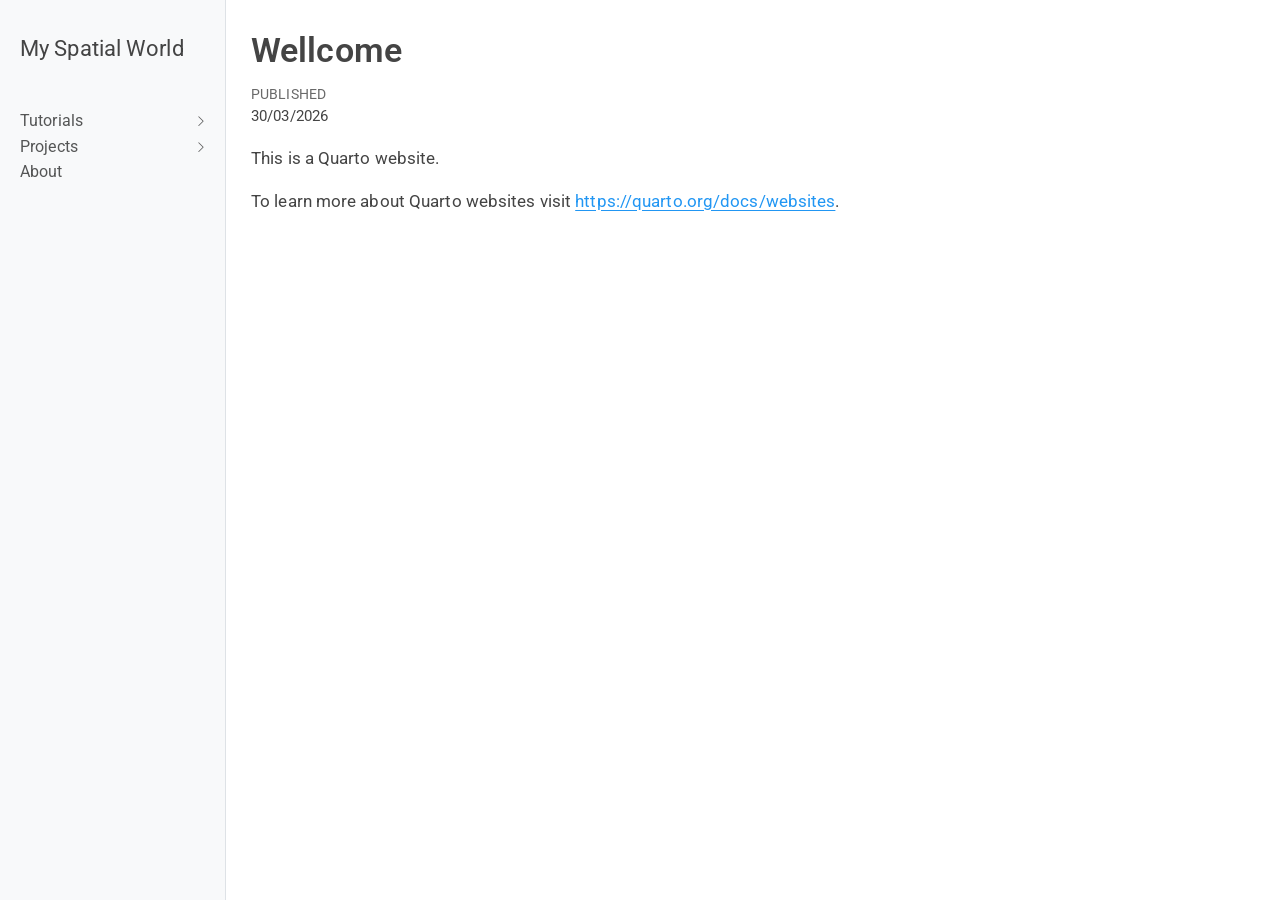
==== docs/index.html @ 5f86034a "Publish site to docs/" ====
<!DOCTYPE html>
<html xmlns="http://www.w3.org/1999/xhtml" lang="en" xml:lang="en"><head>

<meta charset="utf-8">
<meta name="generator" content="quarto-1.8.27">

<meta name="viewport" content="width=device-width, initial-scale=1.0, user-scalable=yes">


<title>Wellcome – My Spatial World</title>
<style>
code{white-space: pre-wrap;}
span.smallcaps{font-variant: small-caps;}
div.columns{display: flex; gap: min(4vw, 1.5em);}
div.column{flex: auto; overflow-x: auto;}
div.hanging-indent{margin-left: 1.5em; text-indent: -1.5em;}
ul.task-list{list-style: none;}
ul.task-list li input[type="checkbox"] {
  width: 0.8em;
  margin: 0 0.8em 0.2em -1em; /* quarto-specific, see https://github.com/quarto-dev/quarto-cli/issues/4556 */ 
  vertical-align: middle;
}
</style>


<script src="site_libs/quarto-nav/quarto-nav.js"></script>
<script src="site_libs/quarto-nav/headroom.min.js"></script>
<script src="site_libs/clipboard/clipboard.min.js"></script>
<script src="site_libs/quarto-search/autocomplete.umd.js"></script>
<script src="site_libs/quarto-search/fuse.min.js"></script>
<script src="site_libs/quarto-search/quarto-search.js"></script>
<meta name="quarto:offset" content="./">
<script src="site_libs/quarto-html/quarto.js" type="module"></script>
<script src="site_libs/quarto-html/tabsets/tabsets.js" type="module"></script>
<script src="site_libs/quarto-html/axe/axe-check.js" type="module"></script>
<script src="site_libs/quarto-html/popper.min.js"></script>
<script src="site_libs/quarto-html/tippy.umd.min.js"></script>
<script src="site_libs/quarto-html/anchor.min.js"></script>
<link href="site_libs/quarto-html/tippy.css" rel="stylesheet">
<link href="site_libs/quarto-html/quarto-syntax-highlighting-ed96de9b727972fe78a7b5d16c58bf87.css" rel="stylesheet" id="quarto-text-highlighting-styles">
<script src="site_libs/bootstrap/bootstrap.min.js"></script>
<link href="site_libs/bootstrap/bootstrap-icons.css" rel="stylesheet">
<link href="site_libs/bootstrap/bootstrap-350277b54e5adb5f3740be1c22d380e0.min.css" rel="stylesheet" append-hash="true" id="quarto-bootstrap" data-mode="light">
<script id="quarto-search-options" type="application/json">{
  "location": "sidebar",
  "copy-button": false,
  "collapse-after": 3,
  "panel-placement": "start",
  "type": "textbox",
  "limit": 50,
  "keyboard-shortcut": [
    "f",
    "/",
    "s"
  ],
  "show-item-context": false,
  "language": {
    "search-no-results-text": "No results",
    "search-matching-documents-text": "matching documents",
    "search-copy-link-title": "Copy link to search",
    "search-hide-matches-text": "Hide additional matches",
    "search-more-match-text": "more match in this document",
    "search-more-matches-text": "more matches in this document",
    "search-clear-button-title": "Clear",
    "search-text-placeholder": "",
    "search-detached-cancel-button-title": "Cancel",
    "search-submit-button-title": "Submit",
    "search-label": "Search"
  }
}</script>


<link rel="stylesheet" href="styles.css">
</head>

<body class="nav-sidebar docked quarto-light">

<div id="quarto-search-results"></div>
  <header id="quarto-header" class="headroom fixed-top">
  <nav class="quarto-secondary-nav">
    <div class="container-fluid d-flex">
      <button type="button" class="quarto-btn-toggle btn" data-bs-toggle="collapse" role="button" data-bs-target=".quarto-sidebar-collapse-item" aria-controls="quarto-sidebar" aria-expanded="false" aria-label="Toggle sidebar navigation" onclick="if (window.quartoToggleHeadroom) { window.quartoToggleHeadroom(); }">
        <i class="bi bi-layout-text-sidebar-reverse"></i>
      </button>
        <nav class="quarto-page-breadcrumbs" aria-label="breadcrumb"><ol class="breadcrumb"><li class="breadcrumb-item">
      My Spatial World
      </li></ol></nav>
        <a class="flex-grow-1" role="navigation" data-bs-toggle="collapse" data-bs-target=".quarto-sidebar-collapse-item" aria-controls="quarto-sidebar" aria-expanded="false" aria-label="Toggle sidebar navigation" onclick="if (window.quartoToggleHeadroom) { window.quartoToggleHeadroom(); }">      
        </a>
      <button type="button" class="btn quarto-search-button" aria-label="Search" onclick="window.quartoOpenSearch();">
        <i class="bi bi-search"></i>
      </button>
    </div>
  </nav>
</header>
<!-- content -->
<div id="quarto-content" class="quarto-container page-columns page-rows-contents page-layout-article">
<!-- sidebar -->
  <nav id="quarto-sidebar" class="sidebar collapse collapse-horizontal quarto-sidebar-collapse-item sidebar-navigation docked overflow-auto">
    <div class="pt-lg-2 mt-2 text-left sidebar-header">
    <div class="sidebar-title mb-0 py-0">
      <a href="./">My Spatial World</a> 
    </div>
      </div>
        <div class="mt-2 flex-shrink-0 align-items-center">
        <div class="sidebar-search">
        <div id="quarto-search" class="" title="Search"></div>
        </div>
        </div>
    <div class="sidebar-menu-container"> 
    <ul class="list-unstyled mt-1">
        <li class="sidebar-item sidebar-item-section">
      <div class="sidebar-item-container"> 
            <a class="sidebar-item-text sidebar-link text-start collapsed" data-bs-toggle="collapse" data-bs-target="#quarto-sidebar-section-1" role="navigation" aria-expanded="false">
 <span class="menu-text">Tutorials</span></a>
          <a class="sidebar-item-toggle text-start collapsed" data-bs-toggle="collapse" data-bs-target="#quarto-sidebar-section-1" role="navigation" aria-expanded="false" aria-label="Toggle section">
            <i class="bi bi-chevron-right ms-2"></i>
          </a> 
      </div>
      <ul id="quarto-sidebar-section-1" class="collapse list-unstyled sidebar-section depth1 ">  
          <li class="sidebar-item">
  <div class="sidebar-item-container"> 
  <a href="./tutorials/00_create_folder.html" class="sidebar-item-text sidebar-link">
 <span class="menu-text">Project Setup Guide</span></a>
  </div>
</li>
          <li class="sidebar-item">
  <div class="sidebar-item-container"> 
  <a href="./tutorials/01_py2r.html" class="sidebar-item-text sidebar-link">
 <span class="menu-text">From Python to R and back….!</span></a>
  </div>
</li>
      </ul>
  </li>
        <li class="sidebar-item sidebar-item-section">
      <div class="sidebar-item-container"> 
            <a class="sidebar-item-text sidebar-link text-start collapsed" data-bs-toggle="collapse" data-bs-target="#quarto-sidebar-section-2" role="navigation" aria-expanded="false">
 <span class="menu-text">Projects</span></a>
          <a class="sidebar-item-toggle text-start collapsed" data-bs-toggle="collapse" data-bs-target="#quarto-sidebar-section-2" role="navigation" aria-expanded="false" aria-label="Toggle section">
            <i class="bi bi-chevron-right ms-2"></i>
          </a> 
      </div>
      <ul id="quarto-sidebar-section-2" class="collapse list-unstyled sidebar-section depth1 ">  
          <li class="sidebar-item">
  <div class="sidebar-item-container"> 
  <a href="./projects/01_basic_mapping_with_OSM.html" class="sidebar-item-text sidebar-link">
 <span class="menu-text">Mapping a City’s Road Network with OpenStreetMap</span></a>
  </div>
</li>
      </ul>
  </li>
        <li class="sidebar-item">
  <div class="sidebar-item-container"> 
  <a href="./about.html" class="sidebar-item-text sidebar-link">
 <span class="menu-text">About</span></a>
  </div>
</li>
    </ul>
    </div>
</nav>
<div id="quarto-sidebar-glass" class="quarto-sidebar-collapse-item" data-bs-toggle="collapse" data-bs-target=".quarto-sidebar-collapse-item"></div>
<!-- margin-sidebar -->
    <div id="quarto-margin-sidebar" class="sidebar margin-sidebar zindex-bottom">
        
    </div>
<!-- main -->
<main class="content" id="quarto-document-content">

<header id="title-block-header" class="quarto-title-block default">
<div class="quarto-title">
<h1 class="title">Wellcome</h1>
</div>



<div class="quarto-title-meta">

    
    <div>
    <div class="quarto-title-meta-heading">Published</div>
    <div class="quarto-title-meta-contents">
      <p class="date">30/03/2026</p>
    </div>
  </div>
  
    
  </div>
  


</header>


<p>This is a Quarto website.</p>
<p>To learn more about Quarto websites visit <a href="https://quarto.org/docs/websites" class="uri">https://quarto.org/docs/websites</a>.</p>



</main> <!-- /main -->
<script id="quarto-html-after-body" type="application/javascript">
  window.document.addEventListener("DOMContentLoaded", function (event) {
    const icon = "";
    const anchorJS = new window.AnchorJS();
    anchorJS.options = {
      placement: 'right',
      icon: icon
    };
    anchorJS.add('.anchored');
    const isCodeAnnotation = (el) => {
      for (const clz of el.classList) {
        if (clz.startsWith('code-annotation-')) {                     
          return true;
        }
      }
      return false;
    }
    const onCopySuccess = function(e) {
      // button target
      const button = e.trigger;
      // don't keep focus
      button.blur();
      // flash "checked"
      button.classList.add('code-copy-button-checked');
      var currentTitle = button.getAttribute("title");
      button.setAttribute("title", "Copied!");
      let tooltip;
      if (window.bootstrap) {
        button.setAttribute("data-bs-toggle", "tooltip");
        button.setAttribute("data-bs-placement", "left");
        button.setAttribute("data-bs-title", "Copied!");
        tooltip = new bootstrap.Tooltip(button, 
          { trigger: "manual", 
            customClass: "code-copy-button-tooltip",
            offset: [0, -8]});
        tooltip.show();    
      }
      setTimeout(function() {
        if (tooltip) {
          tooltip.hide();
          button.removeAttribute("data-bs-title");
          button.removeAttribute("data-bs-toggle");
          button.removeAttribute("data-bs-placement");
        }
        button.setAttribute("title", currentTitle);
        button.classList.remove('code-copy-button-checked');
      }, 1000);
      // clear code selection
      e.clearSelection();
    }
    const getTextToCopy = function(trigger) {
      const outerScaffold = trigger.parentElement.cloneNode(true);
      const codeEl = outerScaffold.querySelector('code');
      for (const childEl of codeEl.children) {
        if (isCodeAnnotation(childEl)) {
          childEl.remove();
        }
      }
      return codeEl.innerText;
    }
    const clipboard = new window.ClipboardJS('.code-copy-button:not([data-in-quarto-modal])', {
      text: getTextToCopy
    });
    clipboard.on('success', onCopySuccess);
    if (window.document.getElementById('quarto-embedded-source-code-modal')) {
      const clipboardModal = new window.ClipboardJS('.code-copy-button[data-in-quarto-modal]', {
        text: getTextToCopy,
        container: window.document.getElementById('quarto-embedded-source-code-modal')
      });
      clipboardModal.on('success', onCopySuccess);
    }
      var localhostRegex = new RegExp(/^(?:http|https):\/\/localhost\:?[0-9]*\//);
      var mailtoRegex = new RegExp(/^mailto:/);
        var filterRegex = new RegExp('/' + window.location.host + '/');
      var isInternal = (href) => {
          return filterRegex.test(href) || localhostRegex.test(href) || mailtoRegex.test(href);
      }
      // Inspect non-navigation links and adorn them if external
     var links = window.document.querySelectorAll('a[href]:not(.nav-link):not(.navbar-brand):not(.toc-action):not(.sidebar-link):not(.sidebar-item-toggle):not(.pagination-link):not(.no-external):not([aria-hidden]):not(.dropdown-item):not(.quarto-navigation-tool):not(.about-link)');
      for (var i=0; i<links.length; i++) {
        const link = links[i];
        if (!isInternal(link.href)) {
          // undo the damage that might have been done by quarto-nav.js in the case of
          // links that we want to consider external
          if (link.dataset.originalHref !== undefined) {
            link.href = link.dataset.originalHref;
          }
        }
      }
    function tippyHover(el, contentFn, onTriggerFn, onUntriggerFn) {
      const config = {
        allowHTML: true,
        maxWidth: 500,
        delay: 100,
        arrow: false,
        appendTo: function(el) {
            return el.parentElement;
        },
        interactive: true,
        interactiveBorder: 10,
        theme: 'quarto',
        placement: 'bottom-start',
      };
      if (contentFn) {
        config.content = contentFn;
      }
      if (onTriggerFn) {
        config.onTrigger = onTriggerFn;
      }
      if (onUntriggerFn) {
        config.onUntrigger = onUntriggerFn;
      }
      window.tippy(el, config); 
    }
    const noterefs = window.document.querySelectorAll('a[role="doc-noteref"]');
    for (var i=0; i<noterefs.length; i++) {
      const ref = noterefs[i];
      tippyHover(ref, function() {
        // use id or data attribute instead here
        let href = ref.getAttribute('data-footnote-href') || ref.getAttribute('href');
        try { href = new URL(href).hash; } catch {}
        const id = href.replace(/^#\/?/, "");
        const note = window.document.getElementById(id);
        if (note) {
          return note.innerHTML;
        } else {
          return "";
        }
      });
    }
    const xrefs = window.document.querySelectorAll('a.quarto-xref');
    const processXRef = (id, note) => {
      // Strip column container classes
      const stripColumnClz = (el) => {
        el.classList.remove("page-full", "page-columns");
        if (el.children) {
          for (const child of el.children) {
            stripColumnClz(child);
          }
        }
      }
      stripColumnClz(note)
      if (id === null || id.startsWith('sec-')) {
        // Special case sections, only their first couple elements
        const container = document.createElement("div");
        if (note.children && note.children.length > 2) {
          container.appendChild(note.children[0].cloneNode(true));
          for (let i = 1; i < note.children.length; i++) {
            const child = note.children[i];
            if (child.tagName === "P" && child.innerText === "") {
              continue;
            } else {
              container.appendChild(child.cloneNode(true));
              break;
            }
          }
          if (window.Quarto?.typesetMath) {
            window.Quarto.typesetMath(container);
          }
          return container.innerHTML
        } else {
          if (window.Quarto?.typesetMath) {
            window.Quarto.typesetMath(note);
          }
          return note.innerHTML;
        }
      } else {
        // Remove any anchor links if they are present
        const anchorLink = note.querySelector('a.anchorjs-link');
        if (anchorLink) {
          anchorLink.remove();
        }
        if (window.Quarto?.typesetMath) {
          window.Quarto.typesetMath(note);
        }
        if (note.classList.contains("callout")) {
          return note.outerHTML;
        } else {
          return note.innerHTML;
        }
      }
    }
    for (var i=0; i<xrefs.length; i++) {
      const xref = xrefs[i];
      tippyHover(xref, undefined, function(instance) {
        instance.disable();
        let url = xref.getAttribute('href');
        let hash = undefined; 
        if (url.startsWith('#')) {
          hash = url;
        } else {
          try { hash = new URL(url).hash; } catch {}
        }
        if (hash) {
          const id = hash.replace(/^#\/?/, "");
          const note = window.document.getElementById(id);
          if (note !== null) {
            try {
              const html = processXRef(id, note.cloneNode(true));
              instance.setContent(html);
            } finally {
              instance.enable();
              instance.show();
            }
          } else {
            // See if we can fetch this
            fetch(url.split('#')[0])
            .then(res => res.text())
            .then(html => {
              const parser = new DOMParser();
              const htmlDoc = parser.parseFromString(html, "text/html");
              const note = htmlDoc.getElementById(id);
              if (note !== null) {
                const html = processXRef(id, note);
                instance.setContent(html);
              } 
            }).finally(() => {
              instance.enable();
              instance.show();
            });
          }
        } else {
          // See if we can fetch a full url (with no hash to target)
          // This is a special case and we should probably do some content thinning / targeting
          fetch(url)
          .then(res => res.text())
          .then(html => {
            const parser = new DOMParser();
            const htmlDoc = parser.parseFromString(html, "text/html");
            const note = htmlDoc.querySelector('main.content');
            if (note !== null) {
              // This should only happen for chapter cross references
              // (since there is no id in the URL)
              // remove the first header
              if (note.children.length > 0 && note.children[0].tagName === "HEADER") {
                note.children[0].remove();
              }
              const html = processXRef(null, note);
              instance.setContent(html);
            } 
          }).finally(() => {
            instance.enable();
            instance.show();
          });
        }
      }, function(instance) {
      });
    }
        let selectedAnnoteEl;
        const selectorForAnnotation = ( cell, annotation) => {
          let cellAttr = 'data-code-cell="' + cell + '"';
          let lineAttr = 'data-code-annotation="' +  annotation + '"';
          const selector = 'span[' + cellAttr + '][' + lineAttr + ']';
          return selector;
        }
        const selectCodeLines = (annoteEl) => {
          const doc = window.document;
          const targetCell = annoteEl.getAttribute("data-target-cell");
          const targetAnnotation = annoteEl.getAttribute("data-target-annotation");
          const annoteSpan = window.document.querySelector(selectorForAnnotation(targetCell, targetAnnotation));
          const lines = annoteSpan.getAttribute("data-code-lines").split(",");
          const lineIds = lines.map((line) => {
            return targetCell + "-" + line;
          })
          let top = null;
          let height = null;
          let parent = null;
          if (lineIds.length > 0) {
              //compute the position of the single el (top and bottom and make a div)
              const el = window.document.getElementById(lineIds[0]);
              top = el.offsetTop;
              height = el.offsetHeight;
              parent = el.parentElement.parentElement;
            if (lineIds.length > 1) {
              const lastEl = window.document.getElementById(lineIds[lineIds.length - 1]);
              const bottom = lastEl.offsetTop + lastEl.offsetHeight;
              height = bottom - top;
            }
            if (top !== null && height !== null && parent !== null) {
              // cook up a div (if necessary) and position it 
              let div = window.document.getElementById("code-annotation-line-highlight");
              if (div === null) {
                div = window.document.createElement("div");
                div.setAttribute("id", "code-annotation-line-highlight");
                div.style.position = 'absolute';
                parent.appendChild(div);
              }
              div.style.top = top - 2 + "px";
              div.style.height = height + 4 + "px";
              div.style.left = 0;
              let gutterDiv = window.document.getElementById("code-annotation-line-highlight-gutter");
              if (gutterDiv === null) {
                gutterDiv = window.document.createElement("div");
                gutterDiv.setAttribute("id", "code-annotation-line-highlight-gutter");
                gutterDiv.style.position = 'absolute';
                const codeCell = window.document.getElementById(targetCell);
                const gutter = codeCell.querySelector('.code-annotation-gutter');
                gutter.appendChild(gutterDiv);
              }
              gutterDiv.style.top = top - 2 + "px";
              gutterDiv.style.height = height + 4 + "px";
            }
            selectedAnnoteEl = annoteEl;
          }
        };
        const unselectCodeLines = () => {
          const elementsIds = ["code-annotation-line-highlight", "code-annotation-line-highlight-gutter"];
          elementsIds.forEach((elId) => {
            const div = window.document.getElementById(elId);
            if (div) {
              div.remove();
            }
          });
          selectedAnnoteEl = undefined;
        };
          // Handle positioning of the toggle
      window.addEventListener(
        "resize",
        throttle(() => {
          elRect = undefined;
          if (selectedAnnoteEl) {
            selectCodeLines(selectedAnnoteEl);
          }
        }, 10)
      );
      function throttle(fn, ms) {
      let throttle = false;
      let timer;
        return (...args) => {
          if(!throttle) { // first call gets through
              fn.apply(this, args);
              throttle = true;
          } else { // all the others get throttled
              if(timer) clearTimeout(timer); // cancel #2
              timer = setTimeout(() => {
                fn.apply(this, args);
                timer = throttle = false;
              }, ms);
          }
        };
      }
        // Attach click handler to the DT
        const annoteDls = window.document.querySelectorAll('dt[data-target-cell]');
        for (const annoteDlNode of annoteDls) {
          annoteDlNode.addEventListener('click', (event) => {
            const clickedEl = event.target;
            if (clickedEl !== selectedAnnoteEl) {
              unselectCodeLines();
              const activeEl = window.document.querySelector('dt[data-target-cell].code-annotation-active');
              if (activeEl) {
                activeEl.classList.remove('code-annotation-active');
              }
              selectCodeLines(clickedEl);
              clickedEl.classList.add('code-annotation-active');
            } else {
              // Unselect the line
              unselectCodeLines();
              clickedEl.classList.remove('code-annotation-active');
            }
          });
        }
    const findCites = (el) => {
      const parentEl = el.parentElement;
      if (parentEl) {
        const cites = parentEl.dataset.cites;
        if (cites) {
          return {
            el,
            cites: cites.split(' ')
          };
        } else {
          return findCites(el.parentElement)
        }
      } else {
        return undefined;
      }
    };
    var bibliorefs = window.document.querySelectorAll('a[role="doc-biblioref"]');
    for (var i=0; i<bibliorefs.length; i++) {
      const ref = bibliorefs[i];
      const citeInfo = findCites(ref);
      if (citeInfo) {
        tippyHover(citeInfo.el, function() {
          var popup = window.document.createElement('div');
          citeInfo.cites.forEach(function(cite) {
            var citeDiv = window.document.createElement('div');
            citeDiv.classList.add('hanging-indent');
            citeDiv.classList.add('csl-entry');
            var biblioDiv = window.document.getElementById('ref-' + cite);
            if (biblioDiv) {
              citeDiv.innerHTML = biblioDiv.innerHTML;
            }
            popup.appendChild(citeDiv);
          });
          return popup.innerHTML;
        });
      }
    }
  });
  </script>
</div> <!-- /content -->




</body></html>
---- docs/site_libs/quarto-html/tippy.css ----
.tippy-box[data-animation=fade][data-state=hidden]{opacity:0}[data-tippy-root]{max-width:calc(100vw - 10px)}.tippy-box{position:relative;background-color:#333;color:#fff;border-radius:4px;font-size:14px;line-height:1.4;white-space:normal;outline:0;transition-property:transform,visibility,opacity}.tippy-box[data-placement^=top]>.tippy-arrow{bottom:0}.tippy-box[data-placement^=top]>.tippy-arrow:before{bottom:-7px;left:0;border-width:8px 8px 0;border-top-color:initial;transform-origin:center top}.tippy-box[data-placement^=bottom]>.tippy-arrow{top:0}.tippy-box[data-placement^=bottom]>.tippy-arrow:before{top:-7px;left:0;border-width:0 8px 8px;border-bottom-color:initial;transform-origin:center bottom}.tippy-box[data-placement^=left]>.tippy-arrow{right:0}.tippy-box[data-placement^=left]>.tippy-arrow:before{border-width:8px 0 8px 8px;border-left-color:initial;right:-7px;transform-origin:center left}.tippy-box[data-placement^=right]>.tippy-arrow{left:0}.tippy-box[data-placement^=right]>.tippy-arrow:before{left:-7px;border-width:8px 8px 8px 0;border-right-color:initial;transform-origin:center right}.tippy-box[data-inertia][data-state=visible]{transition-timing-function:cubic-bezier(.54,1.5,.38,1.11)}.tippy-arrow{width:16px;height:16px;color:#333}.tippy-arrow:before{content:"";position:absolute;border-color:transparent;border-style:solid}.tippy-content{position:relative;padding:5px 9px;z-index:1}
---- docs/styles.css ----
/* css styles */
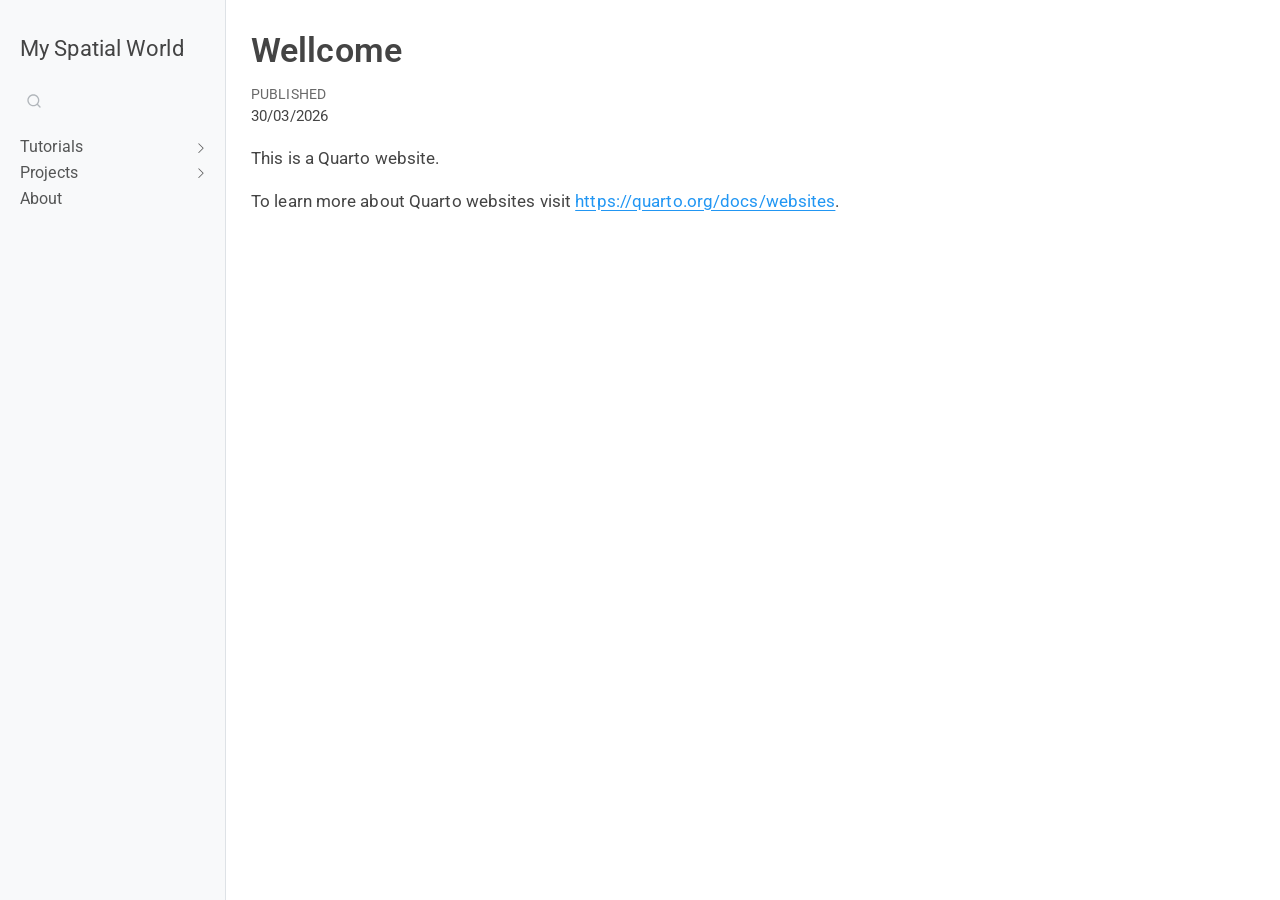
==== commit 5ad83b55: "Add project 2 - Parks analysis" ====
--- a/docs/index.html
+++ b/docs/index.html
@@ -2,13 +2,16 @@
 <html xmlns="http://www.w3.org/1999/xhtml" lang="en" xml:lang="en"><head>
 
 <meta charset="utf-8">
-<meta name="generator" content="quarto-1.8.27">
+<meta name="generator" content="quarto-1.9.36">
 
 <meta name="viewport" content="width=device-width, initial-scale=1.0, user-scalable=yes">
 
 
 <title>Wellcome – My Spatial World</title>
 <style>
+/* Default styles provided by pandoc.
+** See https://pandoc.org/MANUAL.html#variables-for-html for config info.
+*/
 code{white-space: pre-wrap;}
 span.smallcaps{font-variant: small-caps;}
 div.columns{display: flex; gap: min(4vw, 1.5em);}
@@ -32,15 +35,14 @@
 <meta name="quarto:offset" content="./">
 <script src="site_libs/quarto-html/quarto.js" type="module"></script>
 <script src="site_libs/quarto-html/tabsets/tabsets.js" type="module"></script>
-<script src="site_libs/quarto-html/axe/axe-check.js" type="module"></script>
 <script src="site_libs/quarto-html/popper.min.js"></script>
 <script src="site_libs/quarto-html/tippy.umd.min.js"></script>
 <script src="site_libs/quarto-html/anchor.min.js"></script>
 <link href="site_libs/quarto-html/tippy.css" rel="stylesheet">
-<link href="site_libs/quarto-html/quarto-syntax-highlighting-ed96de9b727972fe78a7b5d16c58bf87.css" rel="stylesheet" id="quarto-text-highlighting-styles">
+<link href="site_libs/quarto-html/quarto-syntax-highlighting-845c23b38eaddc0f92fda52bfe77a8c8.css" rel="stylesheet" id="quarto-text-highlighting-styles">
 <script src="site_libs/bootstrap/bootstrap.min.js"></script>
 <link href="site_libs/bootstrap/bootstrap-icons.css" rel="stylesheet">
-<link href="site_libs/bootstrap/bootstrap-350277b54e5adb5f3740be1c22d380e0.min.css" rel="stylesheet" append-hash="true" id="quarto-bootstrap" data-mode="light">
+<link href="site_libs/bootstrap/bootstrap-58cf75aba0d8b4019f527fe632109df6.min.css" rel="stylesheet" append-hash="true" id="quarto-bootstrap" data-mode="light">
 <script id="quarto-search-options" type="application/json">{
   "location": "sidebar",
   "copy-button": false,
@@ -147,6 +149,12 @@
  <span class="menu-text">Mapping a City’s Road Network with OpenStreetMap</span></a>
   </div>
 </li>
+          <li class="sidebar-item">
+  <div class="sidebar-item-container"> 
+  <a href="./projects/02_parks_comparison.html" class="sidebar-item-text sidebar-link">
+ <span class="menu-text">Cities’ Public Parks Comparison</span></a>
+  </div>
+</li>
       </ul>
   </li>
         <li class="sidebar-item">
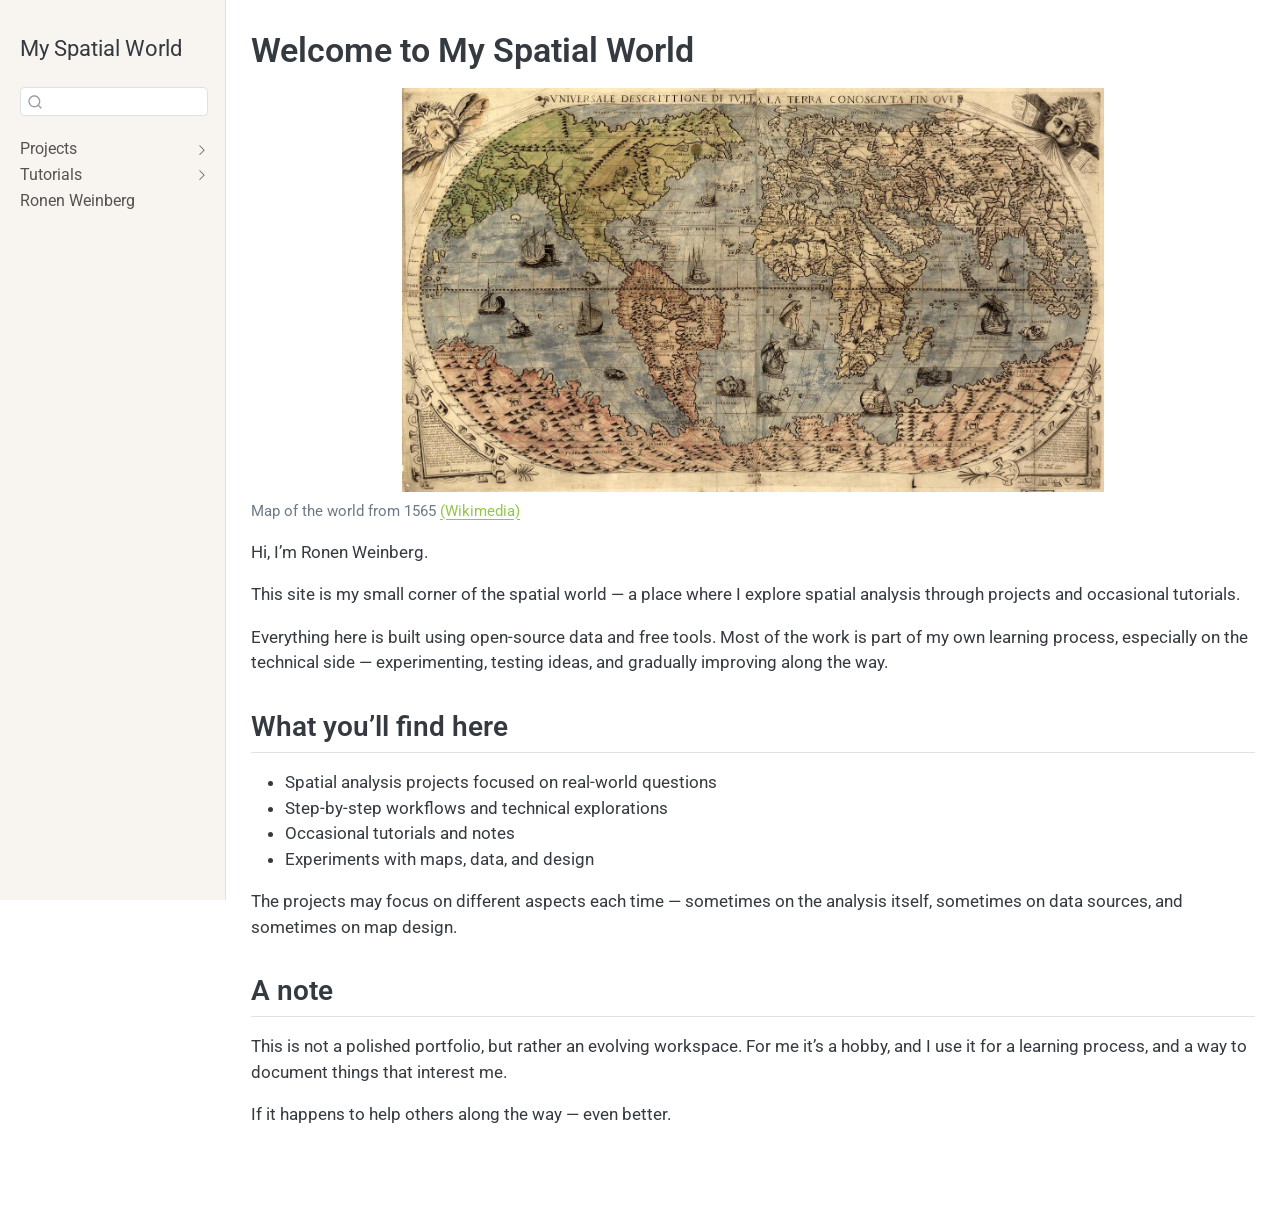
==== commit d8162012: "Added index and about pages" ====
--- a/docs/index.html
+++ b/docs/index.html
@@ -2,12 +2,12 @@
 <html xmlns="http://www.w3.org/1999/xhtml" lang="en" xml:lang="en"><head>
 
 <meta charset="utf-8">
-<meta name="generator" content="quarto-1.9.36">
+<meta name="generator" content="quarto-1.9.37">
 
 <meta name="viewport" content="width=device-width, initial-scale=1.0, user-scalable=yes">
 
 
-<title>Wellcome – My Spatial World</title>
+<title>Welcome to My Spatial World – My Spatial World</title>
 <style>
 /* Default styles provided by pandoc.
 ** See https://pandoc.org/MANUAL.html#variables-for-html for config info.
@@ -39,10 +39,13 @@
 <script src="site_libs/quarto-html/tippy.umd.min.js"></script>
 <script src="site_libs/quarto-html/anchor.min.js"></script>
 <link href="site_libs/quarto-html/tippy.css" rel="stylesheet">
-<link href="site_libs/quarto-html/quarto-syntax-highlighting-845c23b38eaddc0f92fda52bfe77a8c8.css" rel="stylesheet" id="quarto-text-highlighting-styles">
+<link href="site_libs/quarto-html/quarto-syntax-highlighting-7f8f88aac4f3542376d5c11b86a4c14d.css" rel="stylesheet" id="quarto-text-highlighting-styles">
 <script src="site_libs/bootstrap/bootstrap.min.js"></script>
 <link href="site_libs/bootstrap/bootstrap-icons.css" rel="stylesheet">
-<link href="site_libs/bootstrap/bootstrap-58cf75aba0d8b4019f527fe632109df6.min.css" rel="stylesheet" append-hash="true" id="quarto-bootstrap" data-mode="light">
+<link href="site_libs/bootstrap/bootstrap-70b473cb0d4e092f7cf574d499ea8f71.min.css" rel="stylesheet" append-hash="true" id="quarto-bootstrap" data-mode="light">
+<script src="site_libs/quarto-contrib/glightbox/glightbox.min.js"></script>
+<link href="site_libs/quarto-contrib/glightbox/glightbox.min.css" rel="stylesheet">
+<link href="site_libs/quarto-contrib/glightbox/lightbox.css" rel="stylesheet">
 <script id="quarto-search-options" type="application/json">{
   "location": "sidebar",
   "copy-button": false,
@@ -96,7 +99,7 @@
   </nav>
 </header>
 <!-- content -->
-<div id="quarto-content" class="quarto-container page-columns page-rows-contents page-layout-article">
+<div id="quarto-content" class="quarto-container page-columns page-rows-contents page-layout-full">
 <!-- sidebar -->
   <nav id="quarto-sidebar" class="sidebar collapse collapse-horizontal quarto-sidebar-collapse-item sidebar-navigation docked overflow-auto">
     <div class="pt-lg-2 mt-2 text-left sidebar-header">
@@ -114,12 +117,35 @@
         <li class="sidebar-item sidebar-item-section">
       <div class="sidebar-item-container"> 
             <a class="sidebar-item-text sidebar-link text-start collapsed" data-bs-toggle="collapse" data-bs-target="#quarto-sidebar-section-1" role="navigation" aria-expanded="false">
- <span class="menu-text">Tutorials</span></a>
+ <span class="menu-text">Projects</span></a>
           <a class="sidebar-item-toggle text-start collapsed" data-bs-toggle="collapse" data-bs-target="#quarto-sidebar-section-1" role="navigation" aria-expanded="false" aria-label="Toggle section">
             <i class="bi bi-chevron-right ms-2"></i>
           </a> 
       </div>
       <ul id="quarto-sidebar-section-1" class="collapse list-unstyled sidebar-section depth1 ">  
+          <li class="sidebar-item">
+  <div class="sidebar-item-container"> 
+  <a href="./projects/01_basic_mapping_with_OSM.html" class="sidebar-item-text sidebar-link">
+ <span class="menu-text">Mapping a City’s Road Network with OpenStreetMap</span></a>
+  </div>
+</li>
+          <li class="sidebar-item">
+  <div class="sidebar-item-container"> 
+  <a href="./projects/02_parks_comparison.html" class="sidebar-item-text sidebar-link">
+ <span class="menu-text">Cities’ Public Parks Comparison</span></a>
+  </div>
+</li>
+      </ul>
+  </li>
+        <li class="sidebar-item sidebar-item-section">
+      <div class="sidebar-item-container"> 
+            <a class="sidebar-item-text sidebar-link text-start collapsed" data-bs-toggle="collapse" data-bs-target="#quarto-sidebar-section-2" role="navigation" aria-expanded="false">
+ <span class="menu-text">Tutorials</span></a>
+          <a class="sidebar-item-toggle text-start collapsed" data-bs-toggle="collapse" data-bs-target="#quarto-sidebar-section-2" role="navigation" aria-expanded="false" aria-label="Toggle section">
+            <i class="bi bi-chevron-right ms-2"></i>
+          </a> 
+      </div>
+      <ul id="quarto-sidebar-section-2" class="collapse list-unstyled sidebar-section depth1 ">  
           <li class="sidebar-item">
   <div class="sidebar-item-container"> 
   <a href="./tutorials/00_create_folder.html" class="sidebar-item-text sidebar-link">
@@ -134,33 +160,10 @@
 </li>
       </ul>
   </li>
-        <li class="sidebar-item sidebar-item-section">
-      <div class="sidebar-item-container"> 
-            <a class="sidebar-item-text sidebar-link text-start collapsed" data-bs-toggle="collapse" data-bs-target="#quarto-sidebar-section-2" role="navigation" aria-expanded="false">
- <span class="menu-text">Projects</span></a>
-          <a class="sidebar-item-toggle text-start collapsed" data-bs-toggle="collapse" data-bs-target="#quarto-sidebar-section-2" role="navigation" aria-expanded="false" aria-label="Toggle section">
-            <i class="bi bi-chevron-right ms-2"></i>
-          </a> 
-      </div>
-      <ul id="quarto-sidebar-section-2" class="collapse list-unstyled sidebar-section depth1 ">  
-          <li class="sidebar-item">
-  <div class="sidebar-item-container"> 
-  <a href="./projects/01_basic_mapping_with_OSM.html" class="sidebar-item-text sidebar-link">
- <span class="menu-text">Mapping a City’s Road Network with OpenStreetMap</span></a>
-  </div>
-</li>
-          <li class="sidebar-item">
-  <div class="sidebar-item-container"> 
-  <a href="./projects/02_parks_comparison.html" class="sidebar-item-text sidebar-link">
- <span class="menu-text">Cities’ Public Parks Comparison</span></a>
-  </div>
-</li>
-      </ul>
-  </li>
         <li class="sidebar-item">
   <div class="sidebar-item-container"> 
   <a href="./about.html" class="sidebar-item-text sidebar-link">
- <span class="menu-text">About</span></a>
+ <span class="menu-text">Ronen Weinberg</span></a>
   </div>
 </li>
     </ul>
@@ -168,28 +171,20 @@
 </nav>
 <div id="quarto-sidebar-glass" class="quarto-sidebar-collapse-item" data-bs-toggle="collapse" data-bs-target=".quarto-sidebar-collapse-item"></div>
 <!-- margin-sidebar -->
-    <div id="quarto-margin-sidebar" class="sidebar margin-sidebar zindex-bottom">
-        
-    </div>
+    
 <!-- main -->
-<main class="content" id="quarto-document-content">
+<main class="content column-page-right" id="quarto-document-content">
 
 <header id="title-block-header" class="quarto-title-block default">
 <div class="quarto-title">
-<h1 class="title">Wellcome</h1>
+<h1 class="title">Welcome to My Spatial World</h1>
 </div>
 
 
 
-<div class="quarto-title-meta">
+<div class="quarto-title-meta column-page-right">
 
     
-    <div>
-    <div class="quarto-title-meta-heading">Published</div>
-    <div class="quarto-title-meta-contents">
-      <p class="date">30/03/2026</p>
-    </div>
-  </div>
   
     
   </div>
@@ -199,10 +194,32 @@
 </header>
 
 
-<p>This is a Quarto website.</p>
-<p>To learn more about Quarto websites visit <a href="https://quarto.org/docs/websites" class="uri">https://quarto.org/docs/websites</a>.</p>
-
-
+<div class="quarto-figure quarto-figure-center">
+<figure class="figure">
+<p><a href="images\Old-world-map.jpg" class="lightbox" data-gallery="quarto-lightbox-gallery-1" title="Map of the world from 1565 (Wikimedia)"><img src="images\Old-world-map.jpg" class="img-fluid figure-img" style="width:70.0%" alt="Map of the world from 1565 (Wikimedia)"></a></p>
+<figcaption>Map of the world from 1565 <a href="https://commons.wikimedia.org/wiki/File:Old-world-map.jpg">(Wikimedia)</a></figcaption>
+</figure>
+</div>
+<p>Hi, I’m Ronen Weinberg.</p>
+<p>This site is my small corner of the spatial world — a place where I explore spatial analysis through projects and occasional tutorials.</p>
+<p>Everything here is built using open-source data and free tools. Most of the work is part of my own learning process, especially on the technical side — experimenting, testing ideas, and gradually improving along the way.</p>
+<section id="what-youll-find-here" class="level2">
+<h2 class="anchored" data-anchor-id="what-youll-find-here">What you’ll find here</h2>
+<ul>
+<li>Spatial analysis projects focused on real-world questions</li>
+<li>Step-by-step workflows and technical explorations</li>
+<li>Occasional tutorials and notes</li>
+<li>Experiments with maps, data, and design</li>
+</ul>
+<p>The projects may focus on different aspects each time — sometimes on the analysis itself, sometimes on data sources, and sometimes on map design.</p>
+</section>
+<section id="a-note" class="level2">
+<h2 class="anchored" data-anchor-id="a-note">A note</h2>
+<p>This is not a polished portfolio, but rather an evolving workspace. For me it’s a hobby, and I use it for a learning process, and a way to document things that interest me.</p>
+<p>If it happens to help others along the way — even better.</p>
+
+
+</section>
 
 </main> <!-- /main -->
 <script id="quarto-html-after-body" type="application/javascript">
@@ -606,6 +623,38 @@
   });
   </script>
 </div> <!-- /content -->
+<script>var lightboxQuarto = GLightbox({"closeEffect":"zoom","descPosition":"bottom","loop":false,"openEffect":"zoom","selector":".lightbox"});
+(function() {
+  let previousOnload = window.onload;
+  window.onload = () => {
+    if (previousOnload) {
+      previousOnload();
+    }
+    lightboxQuarto.on('slide_before_load', (data) => {
+      const { slideIndex, slideNode, slideConfig, player, trigger } = data;
+      const href = trigger.getAttribute('href');
+      if (href !== null) {
+        const imgEl = window.document.querySelector(`a[href="${href}"] img`);
+        if (imgEl !== null) {
+          const srcAttr = imgEl.getAttribute("src");
+          if (srcAttr && srcAttr.startsWith("data:")) {
+            slideConfig.href = srcAttr;
+          }
+        }
+      } 
+    });
+  
+    lightboxQuarto.on('slide_after_load', (data) => {
+      const { slideIndex, slideNode, slideConfig, player, trigger } = data;
+      if (window.Quarto?.typesetMath) {
+        window.Quarto.typesetMath(slideNode);
+      }
+    });
+  
+  };
+  
+})();
+          </script>
 
 
 
--- a/docs/site_libs/quarto-html/quarto-syntax-highlighting-7f8f88aac4f3542376d5c11b86a4c14d.css
+++ b/docs/site_libs/quarto-html/quarto-syntax-highlighting-7f8f88aac4f3542376d5c11b86a4c14d.css
@@ -0,0 +1,236 @@
+/* quarto syntax highlight colors */
+:root {
+  --quarto-hl-ot-color: #003B4F;
+  --quarto-hl-at-color: #657422;
+  --quarto-hl-ss-color: #20794D;
+  --quarto-hl-an-color: #5E5E5E;
+  --quarto-hl-fu-color: #4758AB;
+  --quarto-hl-st-color: #20794D;
+  --quarto-hl-cf-color: #003B4F;
+  --quarto-hl-op-color: #5E5E5E;
+  --quarto-hl-er-color: #AD0000;
+  --quarto-hl-bn-color: #AD0000;
+  --quarto-hl-al-color: #AD0000;
+  --quarto-hl-va-color: #111111;
+  --quarto-hl-bu-color: inherit;
+  --quarto-hl-ex-color: inherit;
+  --quarto-hl-pp-color: #AD0000;
+  --quarto-hl-in-color: #5E5E5E;
+  --quarto-hl-vs-color: #20794D;
+  --quarto-hl-wa-color: #5E5E5E;
+  --quarto-hl-do-color: #5E5E5E;
+  --quarto-hl-im-color: #00769E;
+  --quarto-hl-ch-color: #20794D;
+  --quarto-hl-dt-color: #AD0000;
+  --quarto-hl-fl-color: #AD0000;
+  --quarto-hl-co-color: #5E5E5E;
+  --quarto-hl-cv-color: #5E5E5E;
+  --quarto-hl-cn-color: #8f5902;
+  --quarto-hl-sc-color: #5E5E5E;
+  --quarto-hl-dv-color: #AD0000;
+  --quarto-hl-kw-color: #003B4F;
+}
+
+/* other quarto variables */
+:root {
+  --quarto-font-monospace: SFMono-Regular, Menlo, Monaco, Consolas, "Liberation Mono", "Courier New", monospace;
+}
+
+/* syntax highlight based on Pandoc's rules */
+pre > code.sourceCode > span {
+  color: #003B4F;
+}
+
+code.sourceCode > span {
+  color: #003B4F;
+}
+
+div.sourceCode,
+div.sourceCode pre.sourceCode {
+  color: #003B4F;
+}
+
+/* Normal */
+code span {
+  color: #003B4F;
+}
+
+/* Alert */
+code span.al {
+  color: #AD0000;
+  font-style: inherit;
+}
+
+/* Annotation */
+code span.an {
+  color: #5E5E5E;
+  font-style: inherit;
+}
+
+/* Attribute */
+code span.at {
+  color: #657422;
+  font-style: inherit;
+}
+
+/* BaseN */
+code span.bn {
+  color: #AD0000;
+  font-style: inherit;
+}
+
+/* BuiltIn */
+code span.bu {
+  font-style: inherit;
+}
+
+/* ControlFlow */
+code span.cf {
+  color: #003B4F;
+  font-weight: bold;
+  font-style: inherit;
+}
+
+/* Char */
+code span.ch {
+  color: #20794D;
+  font-style: inherit;
+}
+
+/* Constant */
+code span.cn {
+  color: #8f5902;
+  font-style: inherit;
+}
+
+/* Comment */
+code span.co {
+  color: #5E5E5E;
+  font-style: inherit;
+}
+
+/* CommentVar */
+code span.cv {
+  color: #5E5E5E;
+  font-style: italic;
+}
+
+/* Documentation */
+code span.do {
+  color: #5E5E5E;
+  font-style: italic;
+}
+
+/* DataType */
+code span.dt {
+  color: #AD0000;
+  font-style: inherit;
+}
+
+/* DecVal */
+code span.dv {
+  color: #AD0000;
+  font-style: inherit;
+}
+
+/* Error */
+code span.er {
+  color: #AD0000;
+  font-style: inherit;
+}
+
+/* Extension */
+code span.ex {
+  font-style: inherit;
+}
+
+/* Float */
+code span.fl {
+  color: #AD0000;
+  font-style: inherit;
+}
+
+/* Function */
+code span.fu {
+  color: #4758AB;
+  font-style: inherit;
+}
+
+/* Import */
+code span.im {
+  color: #00769E;
+  font-style: inherit;
+}
+
+/* Information */
+code span.in {
+  color: #5E5E5E;
+  font-style: inherit;
+}
+
+/* Keyword */
+code span.kw {
+  color: #003B4F;
+  font-weight: bold;
+  font-style: inherit;
+}
+
+/* Operator */
+code span.op {
+  color: #5E5E5E;
+  font-style: inherit;
+}
+
+/* Other */
+code span.ot {
+  color: #003B4F;
+  font-style: inherit;
+}
+
+/* Preprocessor */
+code span.pp {
+  color: #AD0000;
+  font-style: inherit;
+}
+
+/* SpecialChar */
+code span.sc {
+  color: #5E5E5E;
+  font-style: inherit;
+}
+
+/* SpecialString */
+code span.ss {
+  color: #20794D;
+  font-style: inherit;
+}
+
+/* String */
+code span.st {
+  color: #20794D;
+  font-style: inherit;
+}
+
+/* Variable */
+code span.va {
+  color: #111111;
+  font-style: inherit;
+}
+
+/* VerbatimString */
+code span.vs {
+  color: #20794D;
+  font-style: inherit;
+}
+
+/* Warning */
+code span.wa {
+  color: #5E5E5E;
+  font-style: italic;
+}
+
+.prevent-inlining {
+  content: "</";
+}
+
+/*# sourceMappingURL=789ad8cd35626ba772517505b42a116e.css.map */
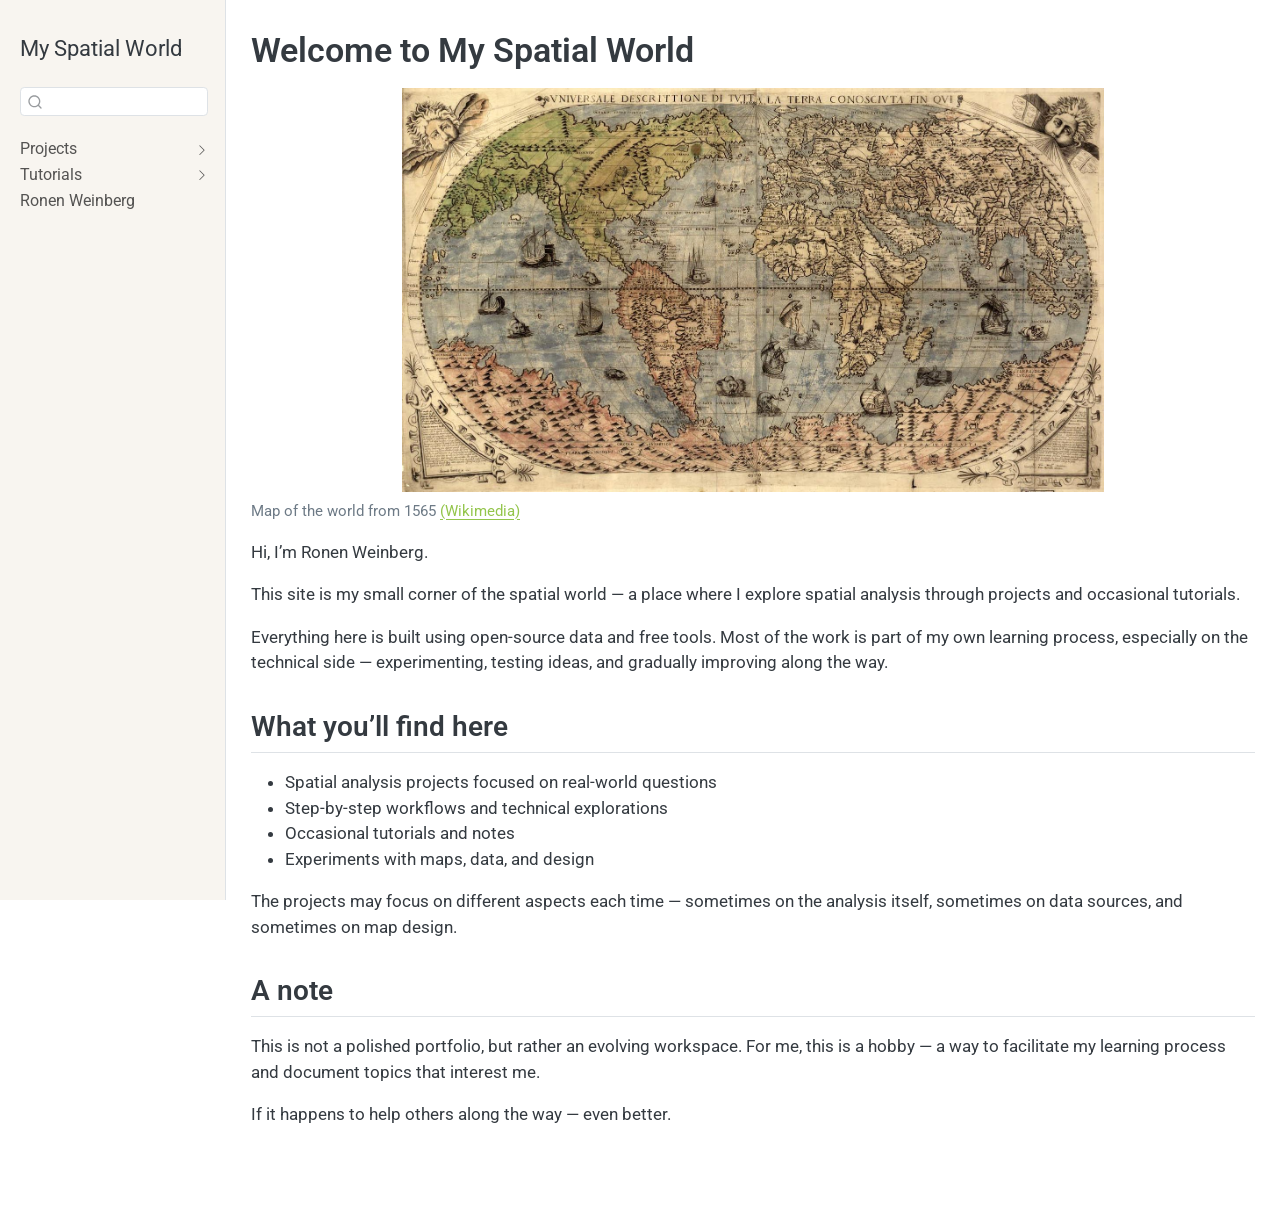
==== commit f69237b8: "index and about pages minor corrections" ====
--- a/docs/index.html
+++ b/docs/index.html
@@ -215,7 +215,7 @@
 </section>
 <section id="a-note" class="level2">
 <h2 class="anchored" data-anchor-id="a-note">A note</h2>
-<p>This is not a polished portfolio, but rather an evolving workspace. For me it’s a hobby, and I use it for a learning process, and a way to document things that interest me.</p>
+<p>This is not a polished portfolio, but rather an evolving workspace. For me, this is a hobby — a way to facilitate my learning process and document topics that interest me.</p>
 <p>If it happens to help others along the way — even better.</p>
 
 
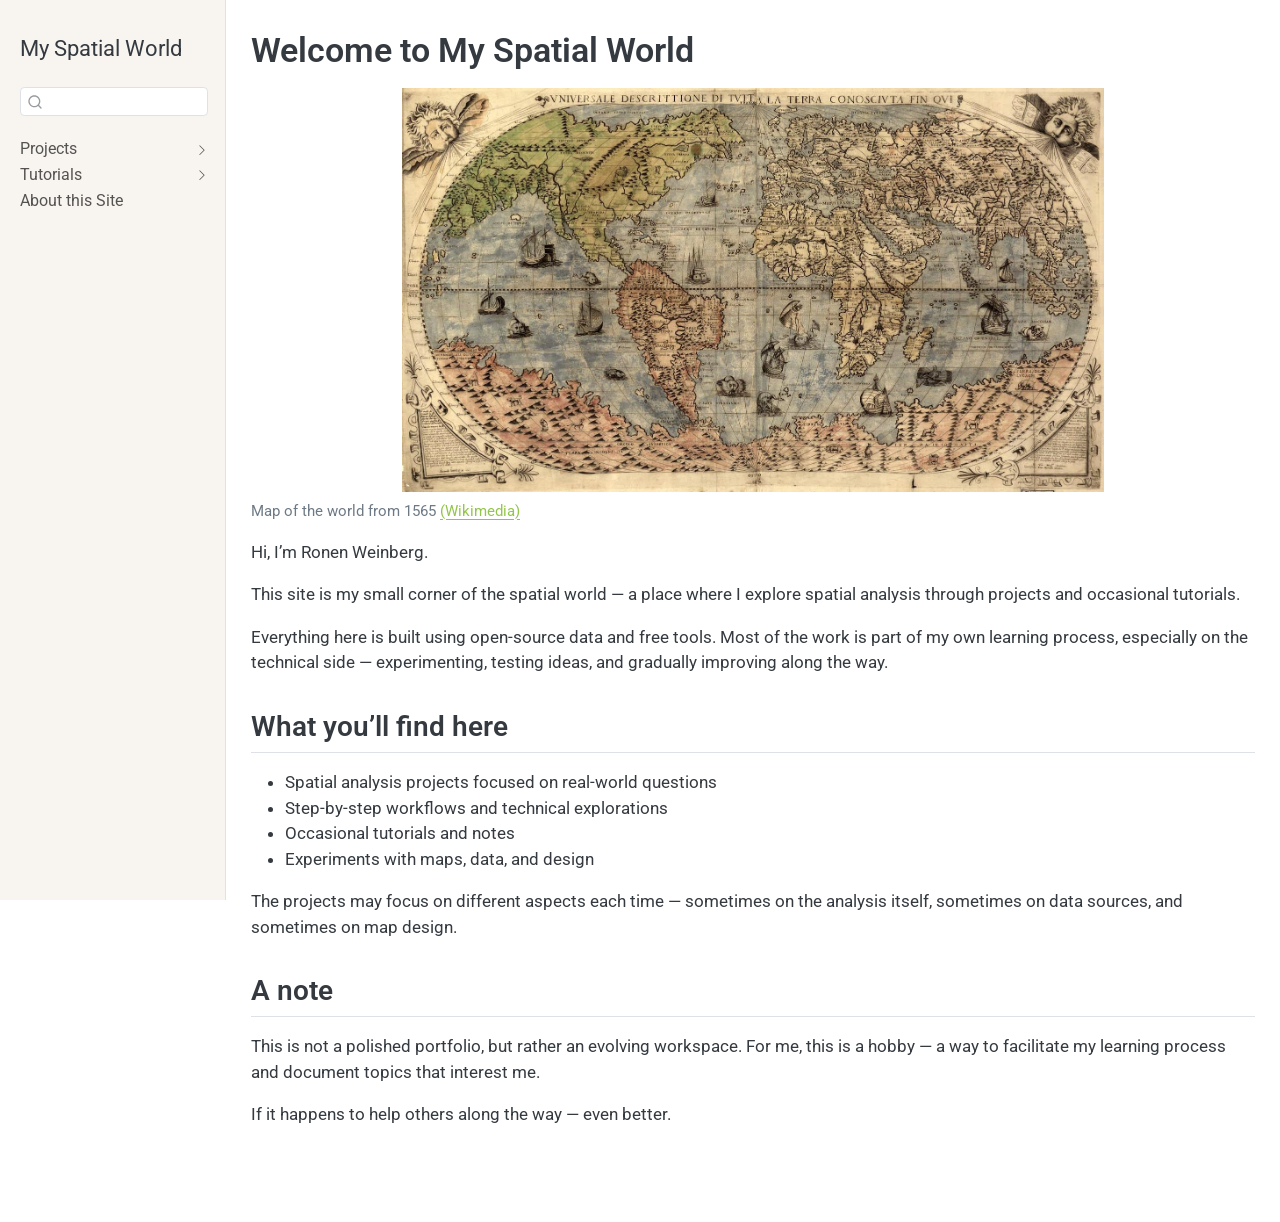
==== commit 1129a4c5: "minor changes" ====
--- a/docs/index.html
+++ b/docs/index.html
@@ -126,7 +126,7 @@
           <li class="sidebar-item">
   <div class="sidebar-item-container"> 
   <a href="./projects/01_basic_mapping_with_OSM.html" class="sidebar-item-text sidebar-link">
- <span class="menu-text">Mapping a City’s Road Network with OpenStreetMap</span></a>
+ <span class="menu-text">Mapping a City’s Road Network</span></a>
   </div>
 </li>
           <li class="sidebar-item">
@@ -163,7 +163,7 @@
         <li class="sidebar-item">
   <div class="sidebar-item-container"> 
   <a href="./about.html" class="sidebar-item-text sidebar-link">
- <span class="menu-text">Ronen Weinberg</span></a>
+ <span class="menu-text">About this Site</span></a>
   </div>
 </li>
     </ul>
